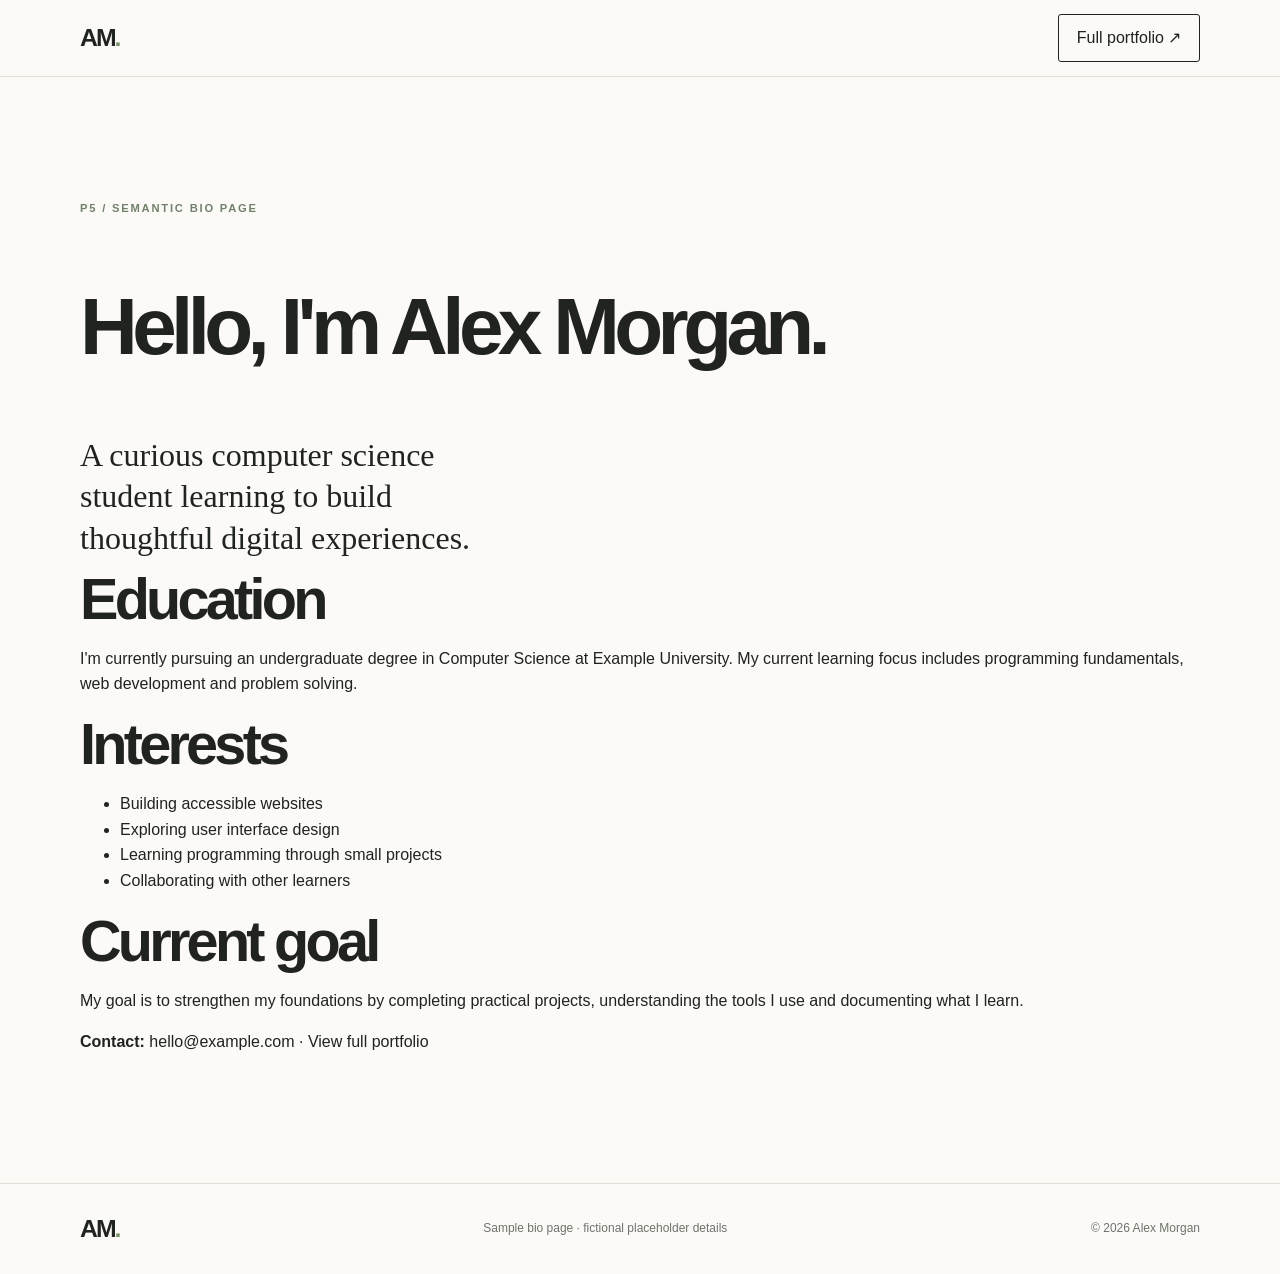
==== bio.html @ e755cb25 "Add standalone semantic bio page for P5" ====
<!DOCTYPE html>
<html lang="en">
<head><meta charset="UTF-8"><meta name="viewport" content="width=device-width, initial-scale=1.0"><title>Bio — Alex Morgan</title><link rel="stylesheet" href="style.css"></head>
<body>
<header class="site-header"><nav class="navbar container" aria-label="Main navigation"><a class="brand" href="index.html">AM<span>.</span></a><a class="nav-cta" href="index.html">Full portfolio ↗</a></nav></header>
<main id="main" class="container section">
  <p class="eyebrow">P5 / SEMANTIC BIO PAGE</p>
  <article class="bio-page">
    <header><h1 style="font:600 clamp(3rem,7vw,5rem)/1.05 var(--display);letter-spacing:-.07em">Hello, I'm Alex Morgan.</h1><p class="about-lead">A curious computer science student learning to build thoughtful digital experiences.</p></header>
    <section aria-labelledby="bio-education"><h2 id="bio-education">Education</h2><p>I'm currently pursuing an undergraduate degree in Computer Science at Example University. My current learning focus includes programming fundamentals, web development and problem solving.</p></section>
    <section aria-labelledby="bio-interests"><h2 id="bio-interests">Interests</h2><ul><li>Building accessible websites</li><li>Exploring user interface design</li><li>Learning programming through small projects</li><li>Collaborating with other learners</li></ul></section>
    <section aria-labelledby="bio-goals"><h2 id="bio-goals">Current goal</h2><p>My goal is to strengthen my foundations by completing practical projects, understanding the tools I use and documenting what I learn.</p></section>
    <footer><p><strong>Contact:</strong> <a href="mailto:hello@example.com">hello@example.com</a> <span aria-hidden="true">·</span> <a href="index.html">View full portfolio</a></p></footer>
  </article>
</main>
<footer class="site-footer"><div class="container footer-inner"><a class="brand" href="index.html">AM<span>.</span></a><p>Sample bio page · fictional placeholder details</p><p>© 2026 Alex Morgan</p></div></footer>
</body></html>
---- style.css ----
:root{--ink:#20231f;--muted:#6e746d;--paper:#fbfaf7;--soft:#f0f1eb;--line:#dedfd7;--accent:#c7d8bd;--serif:Georgia,serif;--sans:"DM Sans",Arial,sans-serif;--display:"Manrope",Arial,sans-serif;--space:clamp(1.25rem,5vw,5rem)}*{box-sizing:border-box}html{scroll-behavior:smooth;scroll-padding-top:90px}body{margin:0;background:var(--paper);color:var(--ink);font-family:var(--sans);line-height:1.6}a{color:inherit;text-decoration:none}.container{width:min(1120px,calc(100% - 2*var(--space)));margin-inline:auto}.skip-link{position:absolute;left:-999px;top:1rem;background:white;padding:.7rem;z-index:20}.skip-link:focus{left:1rem}.site-header{position:sticky;top:0;z-index:10;background:rgba(251,250,247,.94);backdrop-filter:blur(12px);border-bottom:1px solid var(--line)}.navbar{min-height:76px;display:flex;align-items:center;justify-content:space-between}.brand{font:800 1.55rem var(--display);letter-spacing:-.08em}.brand span{color:#78916d}.nav-links{display:flex;align-items:center;gap:2.2rem;list-style:none;margin:0;padding:0;font-size:.9rem}.nav-links a{color:#555c54}.nav-links a:hover{color:var(--ink)}.nav-cta{border:1px solid var(--ink);padding:.65rem 1.1rem;border-radius:3px}.menu-toggle{display:none;background:none;border:0;padding:.5rem}.menu-toggle span{display:block;width:23px;height:2px;background:var(--ink);margin:5px}.hero{min-height:620px;display:grid;grid-template-columns:1.05fr .95fr;align-items:center;gap:4rem;padding-block:5rem}.eyebrow{font-size:.7rem;letter-spacing:.16em;font-weight:700;color:#71816b}.hero h1,.section h2,.contact-band h2{font-family:var(--display);font-weight:600;letter-spacing:-.065em;line-height:1.08}.hero h1{font-size:clamp(3rem,6vw,5.3rem);margin:1.2rem 0}.hero h1 span{color:#84977b}.hero-text{max-width:490px;color:var(--muted);font-size:1.05rem}.hero-actions{display:flex;align-items:center;gap:1.8rem;margin-top:2rem}.button{display:inline-flex;align-items:center;gap:1.2rem;padding:.9rem 1.25rem;font-size:.85rem;font-weight:600;border-radius:3px;transition:transform .2s}.button:hover{transform:translateY(-2px)}.button-dark{background:var(--ink);color:white}.text-link{font-size:.85rem;border-bottom:1px solid #9da49a;padding-bottom:3px}.hero-meta{margin-top:3.5rem;font-size:.78rem;color:var(--muted)}.status-dot{display:inline-block;width:7px;height:7px;border-radius:50%;background:#7d9a6f;margin-right:.5rem}.hero-art{height:420px;position:relative;background:#e8ebdf;display:grid;place-items:center;overflow:hidden}.art-circle{width:300px;height:300px;border-radius:50%;background:#c9d6bf;position:absolute;right:8%;top:7%}.art-card{position:relative;background:#fbfaf7;width:235px;height:285px;padding:1.4rem;box-shadow:15px 20px 0 rgba(41,53,38,.1);transform:rotate(-5deg);display:flex;flex-direction:column;justify-content:space-between}.art-card span,.art-card small{font-size:.6rem;letter-spacing:.14em}.art-card strong{font:600 2.4rem/1.05 var(--display);letter-spacing:-.06em}.art-stamp{position:absolute;bottom:35px;right:38px;border:1px solid var(--ink);border-radius:50%;width:65px;height:65px;display:grid;place-content:center;text-align:center;font-size:.8rem;transform:rotate(10deg)}.intro-strip{background:var(--ink);color:white}.strip-inner{min-height:76px;display:flex;align-items:center;justify-content:space-between;gap:1rem}.strip-inner span{font-size:.65rem;letter-spacing:.13em;color:#bdc7b7}.strip-inner p{font-family:var(--serif);font-style:italic;font-size:1rem}.section{padding-block:7rem}.section-heading{margin-bottom:3rem}.section h2,.contact-band h2{font-size:clamp(2.4rem,4.5vw,3.8rem);margin:.5rem 0}.section-subtitle{color:var(--muted);margin:.8rem 0}.about-grid{display:grid;grid-template-columns:1fr 1fr;gap:5rem}.about-lead{font:2rem/1.3 var(--serif);max-width:440px;margin:0}.about-detail{color:var(--muted);max-width:520px}.facts{display:flex;gap:3rem;margin-top:2rem}.facts div{display:grid}.facts strong{font:700 1.5rem var(--display);color:var(--ink)}.facts span{font-size:.75rem}.section-soft{background:var(--soft)}.skill-list{border-top:1px solid #d4d8ce}.skill-item{display:grid;grid-template-columns:50px 1fr auto;align-items:center;gap:1rem;padding:1.4rem 0;border-bottom:1px solid #d4d8ce}.skill-item>span{font-size:.75rem;color:#8a9584}.skill-item h3{margin:0;font:600 1.25rem var(--display)}.skill-item p{margin:.25rem 0 0;color:var(--muted);font-size:.9rem}.skill-item b{font-size:.6rem;letter-spacing:.12em;color:#77866f}.project-grid{display:grid;grid-template-columns:repeat(2,minmax(0,1fr));gap:2.5rem 1.5rem}.project-feature{grid-column:span 2}.project-visual{height:270px;position:relative;overflow:hidden;display:grid;place-items:center}.project-visual>span{position:absolute;left:1rem;top:1rem;font-size:.62rem;letter-spacing:.12em}.visual-one{background:#e9e7dd}.visual-two{background:#dce6e9}.visual-three{background:#e5e4d9}.mock-window{width:55%;background:#fff;padding:0 1rem 1.5rem;box-shadow:0 15px 35px #42483a18}.mock-top{height:30px;border-bottom:1px solid #eee;display:flex;align-items:center;gap:5px}.mock-top i{width:6px;height:6px;border-radius:50%;background:#b8c2b0}.mock-content{padding:1.4rem}.mock-content b{font:600 1.2rem var(--display)}.mock-line{height:8px;background:#e9ece5;margin-top:1rem;width:90%}.mock-line.short{width:60%;margin-top:.5rem}.mock-boxes{display:flex;gap:8px;margin-top:1.5rem}.mock-boxes i{height:48px;flex:1;background:#dce6d6}.weather-card{background:#f9fbf9;width:210px;padding:1.5rem;box-shadow:0 18px 30px #52666c22}.weather-card small{font-size:.55rem;letter-spacing:.1em}.weather-card strong{display:block;font:500 4rem var(--display);margin-top:.5rem}.weather-card p{font-size:.8rem}.type-poster{font:800 clamp(2.4rem,6vw,4rem)/.9 var(--display);letter-spacing:-.08em}.type-poster em{color:#78916d;font-style:normal}.project-info{display:flex;justify-content:space-between;align-items:start;padding-top:1.2rem}.project-info h3{font:600 1.3rem var(--display);margin:0}.project-info p{color:var(--muted);font-size:.88rem;margin:.3rem 0}.project-arrow{font-size:1.3rem}.tag-row{display:flex;gap:.5rem;margin-top:.8rem}.tag-row span{font-size:.58rem;letter-spacing:.1em;border:1px solid var(--line);padding:.25rem .5rem;color:#687064}.contact-band{background:#273027;color:white;padding-block:5rem}.contact-inner{display:flex;align-items:center;justify-content:space-between;gap:2rem}.contact-band .eyebrow{color:#b7c9aa}.contact-band h2{font-size:clamp(2.8rem,5vw,4.5rem)}.contact-band p:not(.eyebrow){color:#c2c9bf}.button-light{background:#f7f7f0;color:var(--ink)}.site-footer{border-top:1px solid var(--line)}.footer-inner{min-height:90px;display:flex;align-items:center;justify-content:space-between;gap:1rem}.footer-inner p{font-size:.75rem;color:var(--muted)}@media(max-width:760px){.hero{grid-template-columns:1fr;gap:2.5rem;padding-block:4rem}.hero-art{height:340px}.hero h1{font-size:clamp(2.8rem,12vw,4.5rem)}.menu-toggle{display:block}.nav-links{display:none;position:absolute;top:76px;left:0;right:0;background:var(--paper);padding:1.3rem var(--space) 1.8rem;border-bottom:1px solid var(--line);flex-direction:column;align-items:flex-start;gap:1rem}.nav-links.open{display:flex}.about-grid{grid-template-columns:1fr;gap:2rem}.section{padding-block:5rem}.project-grid{grid-template-columns:1fr}.project-feature{grid-column:auto}.contact-inner{align-items:flex-start;flex-direction:column}.strip-inner{padding-block:1rem;flex-wrap:wrap}.strip-inner p{order:3;width:100%;margin:0}.footer-inner{padding-block:1.2rem;flex-wrap:wrap}.footer-inner p{width:100%;margin:0}.skill-item{grid-template-columns:30px 1fr}.skill-item b{grid-column:2}.facts{gap:1.5rem}}@media(prefers-reduced-motion:reduce){html{scroll-behavior:auto}*,*::before,*::after{transition:none!important}}
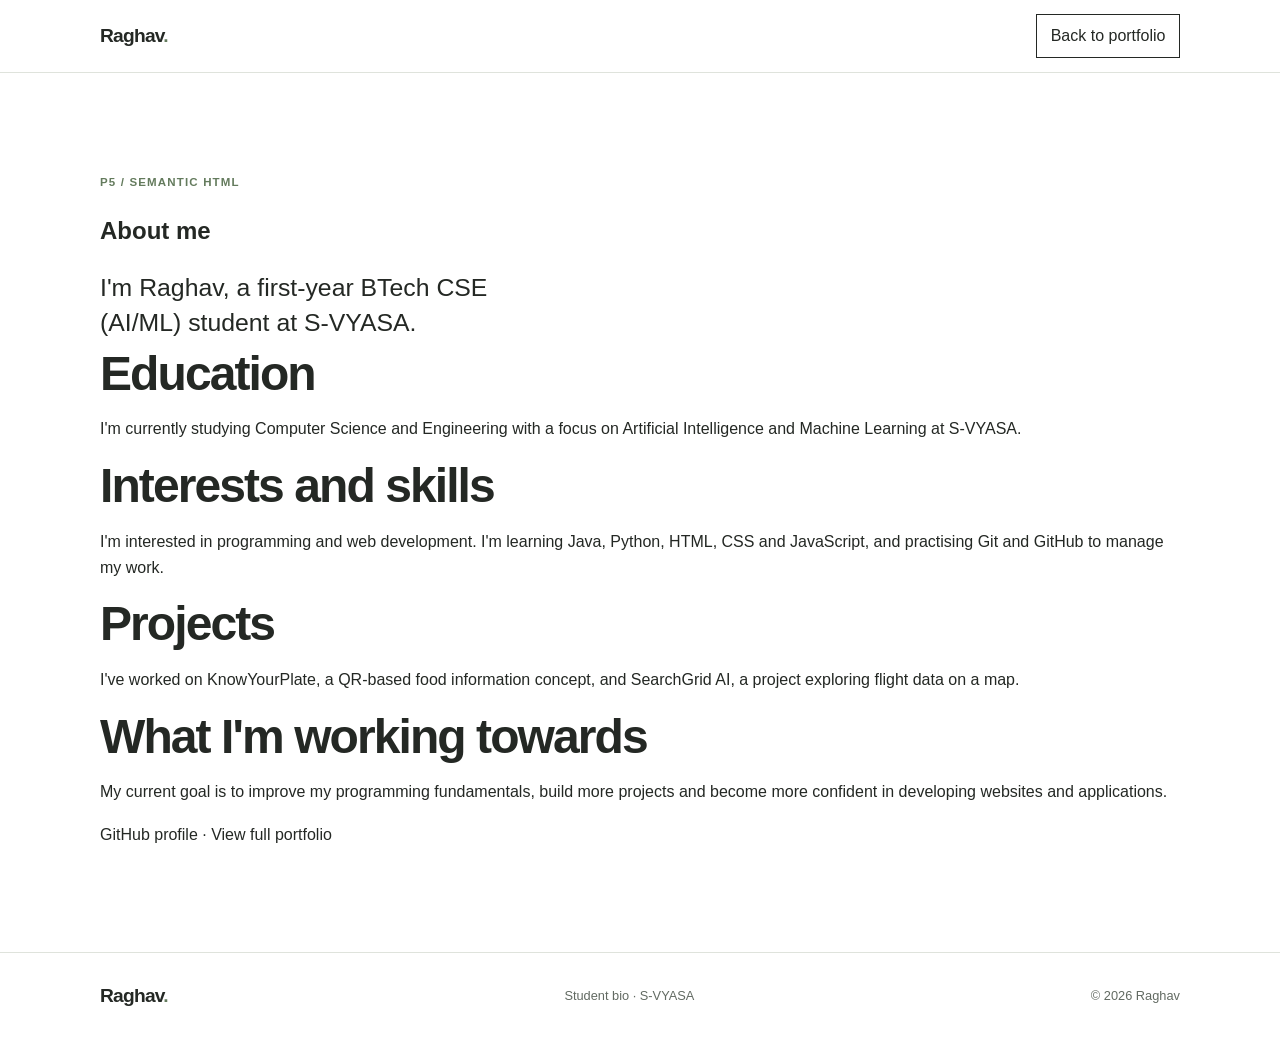
==== commit 5e722b3d: "Personalize portfolio with student details" ====
--- a/bio.html
+++ b/bio.html
@@ -1,17 +1,52 @@
 <!DOCTYPE html>
 <html lang="en">
-<head><meta charset="UTF-8"><meta name="viewport" content="width=device-width, initial-scale=1.0"><title>Bio — Alex Morgan</title><link rel="stylesheet" href="style.css"></head>
+<head>
+  <meta charset="UTF-8">
+  <meta name="viewport" content="width=device-width, initial-scale=1.0">
+  <title>About Raghav | Student Bio</title>
+  <link rel="stylesheet" href="style.css">
+</head>
 <body>
-<header class="site-header"><nav class="navbar container" aria-label="Main navigation"><a class="brand" href="index.html">AM<span>.</span></a><a class="nav-cta" href="index.html">Full portfolio ↗</a></nav></header>
-<main id="main" class="container section">
-  <p class="eyebrow">P5 / SEMANTIC BIO PAGE</p>
-  <article class="bio-page">
-    <header><h1 style="font:600 clamp(3rem,7vw,5rem)/1.05 var(--display);letter-spacing:-.07em">Hello, I'm Alex Morgan.</h1><p class="about-lead">A curious computer science student learning to build thoughtful digital experiences.</p></header>
-    <section aria-labelledby="bio-education"><h2 id="bio-education">Education</h2><p>I'm currently pursuing an undergraduate degree in Computer Science at Example University. My current learning focus includes programming fundamentals, web development and problem solving.</p></section>
-    <section aria-labelledby="bio-interests"><h2 id="bio-interests">Interests</h2><ul><li>Building accessible websites</li><li>Exploring user interface design</li><li>Learning programming through small projects</li><li>Collaborating with other learners</li></ul></section>
-    <section aria-labelledby="bio-goals"><h2 id="bio-goals">Current goal</h2><p>My goal is to strengthen my foundations by completing practical projects, understanding the tools I use and documenting what I learn.</p></section>
-    <footer><p><strong>Contact:</strong> <a href="mailto:hello@example.com">hello@example.com</a> <span aria-hidden="true">·</span> <a href="index.html">View full portfolio</a></p></footer>
-  </article>
-</main>
-<footer class="site-footer"><div class="container footer-inner"><a class="brand" href="index.html">AM<span>.</span></a><p>Sample bio page · fictional placeholder details</p><p>© 2026 Alex Morgan</p></div></footer>
-</body></html>+  <header class="site-header">
+    <nav class="navbar container" aria-label="Main navigation">
+      <a class="brand" href="index.html">Raghav<span>.</span></a>
+      <a class="nav-cta" href="index.html">Back to portfolio</a>
+    </nav>
+  </header>
+  <main id="main" class="container section">
+    <p class="eyebrow">P5 / SEMANTIC HTML</p>
+    <article class="bio-page">
+      <header>
+        <h1>About me</h1>
+        <p class="about-lead">I'm Raghav, a first-year BTech CSE (AI/ML) student at S-VYASA.</p>
+      </header>
+      <section aria-labelledby="bio-education">
+        <h2 id="bio-education">Education</h2>
+        <p>I'm currently studying Computer Science and Engineering with a focus on Artificial Intelligence and Machine Learning at S-VYASA.</p>
+      </section>
+      <section aria-labelledby="bio-interests">
+        <h2 id="bio-interests">Interests and skills</h2>
+        <p>I'm interested in programming and web development. I'm learning Java, Python, HTML, CSS and JavaScript, and practising Git and GitHub to manage my work.</p>
+      </section>
+      <section aria-labelledby="bio-projects">
+        <h2 id="bio-projects">Projects</h2>
+        <p>I've worked on KnowYourPlate, a QR-based food information concept, and SearchGrid AI, a project exploring flight data on a map.</p>
+      </section>
+      <section aria-labelledby="bio-goal">
+        <h2 id="bio-goal">What I'm working towards</h2>
+        <p>My current goal is to improve my programming fundamentals, build more projects and become more confident in developing websites and applications.</p>
+      </section>
+      <footer>
+        <p><a href="https://github.com/mourya-2007" target="_blank" rel="noopener noreferrer">GitHub profile</a> · <a href="index.html">View full portfolio</a></p>
+      </footer>
+    </article>
+  </main>
+  <footer class="site-footer">
+    <div class="container footer-inner">
+      <a class="brand" href="index.html">Raghav<span>.</span></a>
+      <p>Student bio · S-VYASA</p>
+      <p>© 2026 Raghav</p>
+    </div>
+  </footer>
+</body>
+</html>
--- a/style.css
+++ b/style.css
@@ -1 +1,97 @@
-:root{--ink:#20231f;--muted:#6e746d;--paper:#fbfaf7;--soft:#f0f1eb;--line:#dedfd7;--accent:#c7d8bd;--serif:Georgia,serif;--sans:"DM Sans",Arial,sans-serif;--display:"Manrope",Arial,sans-serif;--space:clamp(1.25rem,5vw,5rem)}*{box-sizing:border-box}html{scroll-behavior:smooth;scroll-padding-top:90px}body{margin:0;background:var(--paper);color:var(--ink);font-family:var(--sans);line-height:1.6}a{color:inherit;text-decoration:none}.container{width:min(1120px,calc(100% - 2*var(--space)));margin-inline:auto}.skip-link{position:absolute;left:-999px;top:1rem;background:white;padding:.7rem;z-index:20}.skip-link:focus{left:1rem}.site-header{position:sticky;top:0;z-index:10;background:rgba(251,250,247,.94);backdrop-filter:blur(12px);border-bottom:1px solid var(--line)}.navbar{min-height:76px;display:flex;align-items:center;justify-content:space-between}.brand{font:800 1.55rem var(--display);letter-spacing:-.08em}.brand span{color:#78916d}.nav-links{display:flex;align-items:center;gap:2.2rem;list-style:none;margin:0;padding:0;font-size:.9rem}.nav-links a{color:#555c54}.nav-links a:hover{color:var(--ink)}.nav-cta{border:1px solid var(--ink);padding:.65rem 1.1rem;border-radius:3px}.menu-toggle{display:none;background:none;border:0;padding:.5rem}.menu-toggle span{display:block;width:23px;height:2px;background:var(--ink);margin:5px}.hero{min-height:620px;display:grid;grid-template-columns:1.05fr .95fr;align-items:center;gap:4rem;padding-block:5rem}.eyebrow{font-size:.7rem;letter-spacing:.16em;font-weight:700;color:#71816b}.hero h1,.section h2,.contact-band h2{font-family:var(--display);font-weight:600;letter-spacing:-.065em;line-height:1.08}.hero h1{font-size:clamp(3rem,6vw,5.3rem);margin:1.2rem 0}.hero h1 span{color:#84977b}.hero-text{max-width:490px;color:var(--muted);font-size:1.05rem}.hero-actions{display:flex;align-items:center;gap:1.8rem;margin-top:2rem}.button{display:inline-flex;align-items:center;gap:1.2rem;padding:.9rem 1.25rem;font-size:.85rem;font-weight:600;border-radius:3px;transition:transform .2s}.button:hover{transform:translateY(-2px)}.button-dark{background:var(--ink);color:white}.text-link{font-size:.85rem;border-bottom:1px solid #9da49a;padding-bottom:3px}.hero-meta{margin-top:3.5rem;font-size:.78rem;color:var(--muted)}.status-dot{display:inline-block;width:7px;height:7px;border-radius:50%;background:#7d9a6f;margin-right:.5rem}.hero-art{height:420px;position:relative;background:#e8ebdf;display:grid;place-items:center;overflow:hidden}.art-circle{width:300px;height:300px;border-radius:50%;background:#c9d6bf;position:absolute;right:8%;top:7%}.art-card{position:relative;background:#fbfaf7;width:235px;height:285px;padding:1.4rem;box-shadow:15px 20px 0 rgba(41,53,38,.1);transform:rotate(-5deg);display:flex;flex-direction:column;justify-content:space-between}.art-card span,.art-card small{font-size:.6rem;letter-spacing:.14em}.art-card strong{font:600 2.4rem/1.05 var(--display);letter-spacing:-.06em}.art-stamp{position:absolute;bottom:35px;right:38px;border:1px solid var(--ink);border-radius:50%;width:65px;height:65px;display:grid;place-content:center;text-align:center;font-size:.8rem;transform:rotate(10deg)}.intro-strip{background:var(--ink);color:white}.strip-inner{min-height:76px;display:flex;align-items:center;justify-content:space-between;gap:1rem}.strip-inner span{font-size:.65rem;letter-spacing:.13em;color:#bdc7b7}.strip-inner p{font-family:var(--serif);font-style:italic;font-size:1rem}.section{padding-block:7rem}.section-heading{margin-bottom:3rem}.section h2,.contact-band h2{font-size:clamp(2.4rem,4.5vw,3.8rem);margin:.5rem 0}.section-subtitle{color:var(--muted);margin:.8rem 0}.about-grid{display:grid;grid-template-columns:1fr 1fr;gap:5rem}.about-lead{font:2rem/1.3 var(--serif);max-width:440px;margin:0}.about-detail{color:var(--muted);max-width:520px}.facts{display:flex;gap:3rem;margin-top:2rem}.facts div{display:grid}.facts strong{font:700 1.5rem var(--display);color:var(--ink)}.facts span{font-size:.75rem}.section-soft{background:var(--soft)}.skill-list{border-top:1px solid #d4d8ce}.skill-item{display:grid;grid-template-columns:50px 1fr auto;align-items:center;gap:1rem;padding:1.4rem 0;border-bottom:1px solid #d4d8ce}.skill-item>span{font-size:.75rem;color:#8a9584}.skill-item h3{margin:0;font:600 1.25rem var(--display)}.skill-item p{margin:.25rem 0 0;color:var(--muted);font-size:.9rem}.skill-item b{font-size:.6rem;letter-spacing:.12em;color:#77866f}.project-grid{display:grid;grid-template-columns:repeat(2,minmax(0,1fr));gap:2.5rem 1.5rem}.project-feature{grid-column:span 2}.project-visual{height:270px;position:relative;overflow:hidden;display:grid;place-items:center}.project-visual>span{position:absolute;left:1rem;top:1rem;font-size:.62rem;letter-spacing:.12em}.visual-one{background:#e9e7dd}.visual-two{background:#dce6e9}.visual-three{background:#e5e4d9}.mock-window{width:55%;background:#fff;padding:0 1rem 1.5rem;box-shadow:0 15px 35px #42483a18}.mock-top{height:30px;border-bottom:1px solid #eee;display:flex;align-items:center;gap:5px}.mock-top i{width:6px;height:6px;border-radius:50%;background:#b8c2b0}.mock-content{padding:1.4rem}.mock-content b{font:600 1.2rem var(--display)}.mock-line{height:8px;background:#e9ece5;margin-top:1rem;width:90%}.mock-line.short{width:60%;margin-top:.5rem}.mock-boxes{display:flex;gap:8px;margin-top:1.5rem}.mock-boxes i{height:48px;flex:1;background:#dce6d6}.weather-card{background:#f9fbf9;width:210px;padding:1.5rem;box-shadow:0 18px 30px #52666c22}.weather-card small{font-size:.55rem;letter-spacing:.1em}.weather-card strong{display:block;font:500 4rem var(--display);margin-top:.5rem}.weather-card p{font-size:.8rem}.type-poster{font:800 clamp(2.4rem,6vw,4rem)/.9 var(--display);letter-spacing:-.08em}.type-poster em{color:#78916d;font-style:normal}.project-info{display:flex;justify-content:space-between;align-items:start;padding-top:1.2rem}.project-info h3{font:600 1.3rem var(--display);margin:0}.project-info p{color:var(--muted);font-size:.88rem;margin:.3rem 0}.project-arrow{font-size:1.3rem}.tag-row{display:flex;gap:.5rem;margin-top:.8rem}.tag-row span{font-size:.58rem;letter-spacing:.1em;border:1px solid var(--line);padding:.25rem .5rem;color:#687064}.contact-band{background:#273027;color:white;padding-block:5rem}.contact-inner{display:flex;align-items:center;justify-content:space-between;gap:2rem}.contact-band .eyebrow{color:#b7c9aa}.contact-band h2{font-size:clamp(2.8rem,5vw,4.5rem)}.contact-band p:not(.eyebrow){color:#c2c9bf}.button-light{background:#f7f7f0;color:var(--ink)}.site-footer{border-top:1px solid var(--line)}.footer-inner{min-height:90px;display:flex;align-items:center;justify-content:space-between;gap:1rem}.footer-inner p{font-size:.75rem;color:var(--muted)}@media(max-width:760px){.hero{grid-template-columns:1fr;gap:2.5rem;padding-block:4rem}.hero-art{height:340px}.hero h1{font-size:clamp(2.8rem,12vw,4.5rem)}.menu-toggle{display:block}.nav-links{display:none;position:absolute;top:76px;left:0;right:0;background:var(--paper);padding:1.3rem var(--space) 1.8rem;border-bottom:1px solid var(--line);flex-direction:column;align-items:flex-start;gap:1rem}.nav-links.open{display:flex}.about-grid{grid-template-columns:1fr;gap:2rem}.section{padding-block:5rem}.project-grid{grid-template-columns:1fr}.project-feature{grid-column:auto}.contact-inner{align-items:flex-start;flex-direction:column}.strip-inner{padding-block:1rem;flex-wrap:wrap}.strip-inner p{order:3;width:100%;margin:0}.footer-inner{padding-block:1.2rem;flex-wrap:wrap}.footer-inner p{width:100%;margin:0}.skill-item{grid-template-columns:30px 1fr}.skill-item b{grid-column:2}.facts{gap:1.5rem}}@media(prefers-reduced-motion:reduce){html{scroll-behavior:auto}*,*::before,*::after{transition:none!important}}+:root {
+  --ink: #242824;
+  --muted: #626a62;
+  --paper: #ffffff;
+  --soft: #f4f5f2;
+  --line: #dfe3dc;
+  --accent: #647b5d;
+  --space: clamp(1.25rem, 5vw, 4rem);
+  --font: Arial, Helvetica, sans-serif;
+}
+
+* { box-sizing: border-box; }
+html { scroll-behavior: smooth; scroll-padding-top: 85px; }
+body { margin: 0; background: var(--paper); color: var(--ink); font-family: var(--font); line-height: 1.65; }
+a { color: inherit; text-decoration: none; }
+.container { width: min(1080px, calc(100% - 2 * var(--space))); margin-inline: auto; }
+.skip-link { position: absolute; left: -999px; top: 1rem; padding: .7rem; background: white; z-index: 20; }
+.skip-link:focus { left: 1rem; }
+
+.site-header { position: sticky; top: 0; z-index: 10; background: rgba(255,255,255,.97); border-bottom: 1px solid var(--line); }
+.navbar { min-height: 72px; display: flex; align-items: center; justify-content: space-between; }
+.brand { font-size: 1.2rem; font-weight: 700; letter-spacing: -.04em; }
+.brand span { color: var(--accent); }
+.nav-links { display: flex; align-items: center; gap: 1.8rem; list-style: none; margin: 0; padding: 0; font-size: .92rem; }
+.nav-links a:hover, .text-link:hover { color: var(--accent); }
+.nav-cta { border: 1px solid var(--ink); padding: .5rem .85rem; }
+.menu-toggle { display: none; background: none; border: 0; padding: .5rem; cursor: pointer; }
+.menu-toggle span { display: block; width: 22px; height: 2px; margin: 5px; background: var(--ink); }
+
+.hero { min-height: 540px; display: grid; grid-template-columns: 1.1fr .9fr; align-items: center; gap: 3rem; padding-block: 5rem; }
+.eyebrow { color: var(--accent); font-size: .72rem; font-weight: 700; letter-spacing: .1em; }
+.hero h1, .section h2, .contact-band h2 { line-height: 1.12; letter-spacing: -.04em; }
+.hero h1 { margin: .8rem 0; font-size: clamp(2.8rem, 6vw, 4.5rem); }
+.hero-text { max-width: 560px; color: var(--muted); font-size: 1.08rem; }
+.hero-actions { display: flex; align-items: center; gap: 1.3rem; margin-top: 1.8rem; }
+.button { display: inline-block; padding: .75rem 1rem; font-size: .9rem; font-weight: 600; border: 1px solid var(--ink); }
+.button-dark { background: var(--ink); color: white; }
+.button-light { background: white; color: var(--ink); }
+.text-link { border-bottom: 1px solid var(--muted); padding-bottom: 3px; font-size: .9rem; }
+.hero-meta { margin-top: 2.5rem; color: var(--muted); font-size: .85rem; }
+.hero-art { min-height: 330px; position: relative; display: flex; align-items: center; justify-content: center; background: var(--soft); border: 1px solid var(--line); }
+.art-card { width: 210px; height: 245px; padding: 1.2rem; display: flex; flex-direction: column; justify-content: space-between; border: 1px solid #cbd2c7; background: white; }
+.art-card span, .art-card small { color: var(--muted); font-size: .65rem; letter-spacing: .08em; }
+.art-card strong { font-size: 1.7rem; line-height: 1.2; }
+.art-card-back { position: absolute; transform: translate(-35px, -18px) rotate(-7deg); background: #e7ece4; }
+.art-card-front { position: relative; transform: translate(28px, 15px) rotate(3deg); box-shadow: 5px 6px 0 #dce2d8; }
+
+.section { padding-block: 5.5rem; }
+.section-heading { margin-bottom: 2.3rem; }
+.section h2, .contact-band h2 { margin: .4rem 0; font-size: clamp(2rem, 4vw, 3rem); }
+.section-subtitle { color: var(--muted); margin-top: .5rem; }
+.about-grid { display: grid; grid-template-columns: 1fr 1fr; gap: 4rem; }
+.about-lead { max-width: 430px; margin: 0; font-size: 1.55rem; line-height: 1.4; }
+.about-detail { max-width: 560px; color: var(--muted); }
+.facts { display: flex; flex-wrap: wrap; gap: 2rem; margin: 1.8rem 0 0; }
+.facts div { min-width: 100px; }
+.facts dt { color: var(--muted); font-size: .75rem; }
+.facts dd { margin: .2rem 0 0; color: var(--ink); font-weight: 600; }
+.section-soft { background: var(--soft); }
+.skill-list { border-top: 1px solid var(--line); }
+.skill-item { display: grid; grid-template-columns: 40px 1fr auto; align-items: center; gap: 1rem; padding: 1.2rem 0; border-bottom: 1px solid var(--line); }
+.skill-item > span:first-child { color: var(--accent); font-size: .8rem; }
+.skill-item h3 { margin: 0; font-size: 1.05rem; }
+.skill-item p { margin: .2rem 0 0; color: var(--muted); font-size: .9rem; }
+.skill-level { color: var(--muted); font-size: .78rem; }
+
+.project-grid { display: grid; grid-template-columns: repeat(2, minmax(0, 1fr)); gap: 1.2rem; }
+.project-card { min-height: 230px; padding: 1.6rem; border: 1px solid var(--line); background: white; }
+.project-number { color: var(--accent); font-size: .72rem; font-weight: 700; letter-spacing: .08em; }
+.project-card h3 { margin: 1.1rem 0 .5rem; font-size: 1.4rem; }
+.project-card p { max-width: 460px; color: var(--muted); font-size: .95rem; }
+.tag-row { display: flex; flex-wrap: wrap; gap: .5rem; margin-top: 1.2rem; }
+.tag-row span { padding: .25rem .5rem; border: 1px solid var(--line); color: var(--muted); font-size: .72rem; }
+.project-note { margin-top: 1rem; color: var(--muted); font-size: .8rem; }
+
+.contact-band { padding-block: 4rem; background: #29332b; color: white; }
+.contact-band .eyebrow { color: #c4d2bd; }
+.contact-band p:not(.eyebrow) { color: #d5ddd2; }
+.contact-inner { display: flex; align-items: center; justify-content: space-between; gap: 2rem; }
+.site-footer { border-top: 1px solid var(--line); }
+.footer-inner { min-height: 85px; display: flex; align-items: center; justify-content: space-between; gap: 1rem; }
+.footer-inner p { color: var(--muted); font-size: .8rem; }
+
+@media (max-width: 760px) {
+  .hero { grid-template-columns: 1fr; gap: 2rem; padding-block: 3.5rem; }
+  .hero-art { min-height: 290px; }
+  .menu-toggle { display: block; }
+  .nav-links { display: none; position: absolute; top: 72px; left: 0; right: 0; padding: 1rem var(--space) 1.4rem; flex-direction: column; align-items: flex-start; gap: 1rem; background: white; border-bottom: 1px solid var(--line); }
+  .nav-links.open { display: flex; }
+  .about-grid { grid-template-columns: 1fr; gap: 1.5rem; }
+  .section { padding-block: 4rem; }
+  .project-grid { grid-template-columns: 1fr; }
+  .contact-inner { align-items: flex-start; flex-direction: column; }
+  .footer-inner { padding-block: 1rem; flex-wrap: wrap; }
+  .footer-inner p { margin: 0; }
+}
+@media (prefers-reduced-motion: reduce) { html { scroll-behavior: auto; } }
